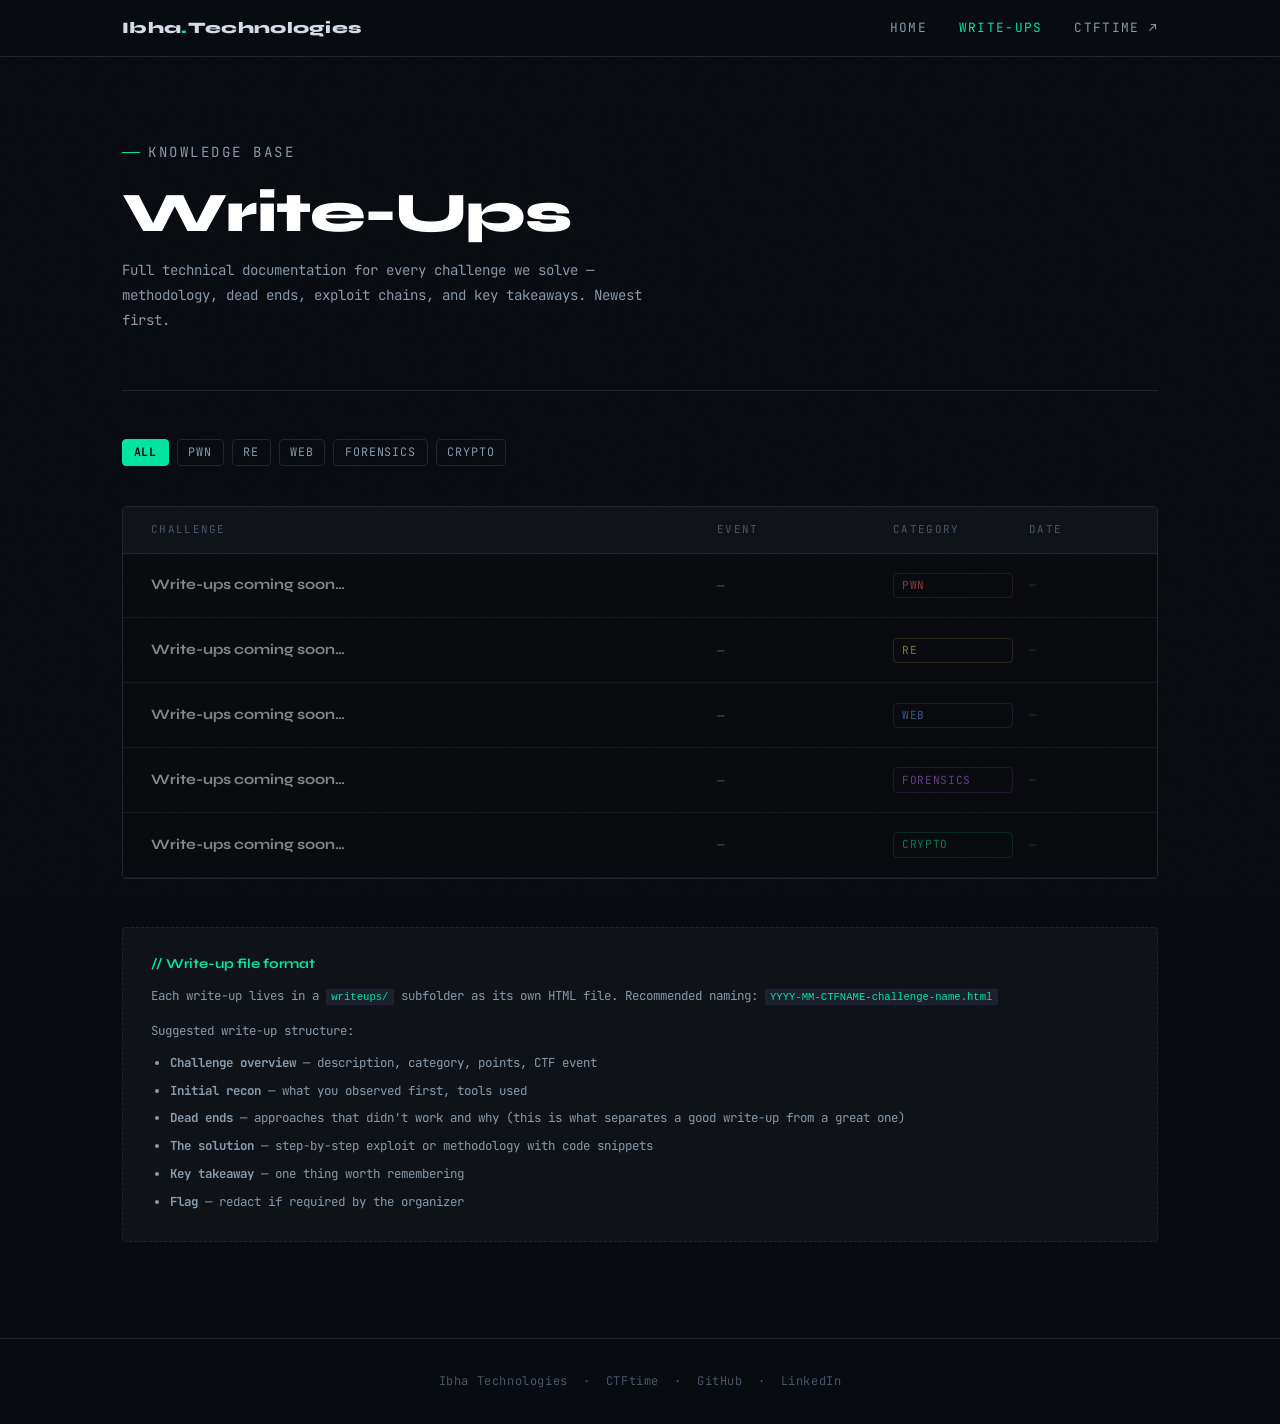
==== writeups.html @ 2b8acef4 "Add files via upload" ====
<!DOCTYPE html>
<html lang="en">
<head>
  <meta charset="UTF-8" />
  <meta name="viewport" content="width=device-width, initial-scale=1.0" />
  <title>Write-Ups — Ibha Technologies</title>
  <meta name="description" content="CTF challenge write-ups by Ibha Technologies covering Binary Exploitation, Reverse Engineering, Web, Digital Forensics, and Cryptography." />
  <link rel="stylesheet" href="style.css" />
  <style>
    /* ── Page header ──────────────────────────────────────────── */
    .page-header {
      padding: 5rem 0 3.5rem;
      border-bottom: 1px solid var(--border);
      margin-bottom: 3rem;
    }

    .page-header h1 {
      font-size: clamp(2rem, 5vw, 3.5rem);
      font-weight: 800;
      color: #fff;
      letter-spacing: -.02em;
      margin-bottom: .75rem;
    }

    .page-header p {
      color: var(--text-dim);
      max-width: 520px;
      font-size: .88rem;
      line-height: 1.8;
    }

    /* ── Filter bar ───────────────────────────────────────────── */
    .filter-bar {
      display: flex;
      gap: .5rem;
      flex-wrap: wrap;
      margin-bottom: 2.5rem;
    }

    .filter-btn {
      background: transparent;
      border: 1px solid var(--border);
      border-radius: var(--radius);
      color: var(--text-dim);
      font-family: var(--mono);
      font-size: .73rem;
      letter-spacing: .08em;
      text-transform: uppercase;
      padding: .4em .9em;
      cursor: pointer;
      transition: all .15s;
    }

    .filter-btn:hover { border-color: var(--accent); color: var(--accent); }
    .filter-btn.active { background: var(--accent); border-color: var(--accent); color: var(--bg); font-weight: 700; }

    /* ── Writeup table ────────────────────────────────────────── */
    .writeup-table {
      border: 1px solid var(--border);
      border-radius: var(--radius);
      overflow: hidden;
    }

    .wt-head {
      display: grid;
      grid-template-columns: 1fr 160px 120px 100px;
      gap: 1rem;
      padding: .85rem 1.75rem;
      background: var(--surface);
      border-bottom: 1px solid var(--border);
      font-size: .68rem;
      letter-spacing: .12em;
      text-transform: uppercase;
      color: var(--muted);
    }

    .wt-row {
      display: grid;
      grid-template-columns: 1fr 160px 120px 100px;
      gap: 1rem;
      padding: 1.2rem 1.75rem;
      border-bottom: 1px solid var(--border);
      text-decoration: none;
      background: var(--bg);
      align-items: center;
      transition: background .15s;
    }

    .wt-row:last-child { border-bottom: none; }
    .wt-row:hover      { background: var(--surface); }

    .wt-row.placeholder { pointer-events: none; opacity: .5; }

    .wt-challenge {
      font-family: var(--sans);
      font-weight: 700;
      font-size: .9rem;
      color: #fff;
    }

    .wt-event {
      font-size: .78rem;
      color: var(--text-dim);
    }

    .wt-date {
      font-size: .75rem;
      color: var(--muted);
    }

    /* ── Empty state ──────────────────────────────────────────── */
    .empty-state {
      text-align: center;
      padding: 5rem 1rem;
      color: var(--muted);
      display: none;
    }

    .empty-state p {
      font-size: .82rem;
      letter-spacing: .06em;
    }

    /* ── Individual write-up note ─────────────────────────────── */
    .writeup-note {
      margin-top: 3rem;
      border: 1px dashed var(--border);
      border-radius: var(--radius);
      padding: 1.75rem;
      background: var(--surface);
    }

    .writeup-note h3 {
      font-size: .85rem;
      color: var(--accent);
      margin-bottom: .75rem;
      font-family: var(--sans);
    }

    .writeup-note p, .writeup-note li {
      font-size: .78rem;
      color: var(--text-dim);
      line-height: 1.9;
    }

    .writeup-note ul {
      padding-left: 1.2rem;
      margin-top: .5rem;
    }

    .writeup-note li + li { margin-top: .25rem; }

    .writeup-note code {
      background: #1a2030;
      border: 1px solid var(--border);
      border-radius: 2px;
      padding: .1em .4em;
      font-size: .85em;
      color: var(--accent);
    }

    @media (max-width: 640px) {
      .wt-head { grid-template-columns: 1fr 90px; }
      .wt-head .col-event,
      .wt-head .col-date   { display: none; }
      .wt-row  { grid-template-columns: 1fr 90px; }
      .wt-row .wt-event,
      .wt-row .wt-date     { display: none; }
    }
  </style>
</head>
<body>

<!-- ── Nav ──────────────────────────────────────────────────── -->
<nav>
  <div class="nav-inner">
    <a class="nav-logo" href="index.html">Ibha<span>.</span>Technologies</a>
    <ul class="nav-links">
      <li><a href="index.html">Home</a></li>
      <li><a href="writeups.html" class="active">Write-Ups</a></li>
      <li><a href="https://ctftime.org/team/YOUR_TEAM_ID" target="_blank" rel="noopener">CTFtime ↗</a></li>
    </ul>
  </div>
</nav>

<div class="page">

  <!-- ── Page header ──────────────────────────────────────────── -->
  <header class="page-header fade-up">
    <p class="section-label">Knowledge base</p>
    <h1>Write-Ups</h1>
    <p>
      Full technical documentation for every challenge we solve —
      methodology, dead ends, exploit chains, and key takeaways.
      Newest first.
    </p>
  </header>

  <!-- ── Filter bar ───────────────────────────────────────────── -->
  <div class="filter-bar fade-up" id="filterBar">
    <button class="filter-btn active" data-cat="all">All</button>
    <button class="filter-btn" data-cat="pwn">Pwn</button>
    <button class="filter-btn" data-cat="re">RE</button>
    <button class="filter-btn" data-cat="web">Web</button>
    <button class="filter-btn" data-cat="forensics">Forensics</button>
    <button class="filter-btn" data-cat="crypto">Crypto</button>
  </div>

  <!-- ── Write-up table ───────────────────────────────────────── -->
  <div class="writeup-table" id="writeupTable">

    <div class="wt-head">
      <span>Challenge</span>
      <span class="col-event">Event</span>
      <span>Category</span>
      <span class="col-date">Date</span>
    </div>

    <!--
      ════════════════════════════════════════════════════════════
      HOW TO ADD A WRITE-UP ROW
      ════════════════════════════════════════════════════════════
      1. Copy the template block below.
      2. Set href to your write-up file path, e.g.:
           href="writeups/2025-03-picoctf-challenge-name.html"
      3. Fill in: challenge name, event name, date (Mon YYYY).
      4. Set the correct data-cat attribute (pwn / re / web / forensics / crypto).
      5. Set the correct <span class="tag ..."> class to match data-cat.
      6. Delete the placeholder rows once you have real entries.

      TEMPLATE:
      ─────────────────────────────────────────────────────────────
      <a href="writeups/FILENAME.html" class="wt-row" data-cat="pwn">
        <span class="wt-challenge">Challenge Name</span>
        <span class="wt-event">CTF Event Name</span>
        <span class="tag pwn">Pwn</span>
        <span class="wt-date">Mon YYYY</span>
      </a>
      ─────────────────────────────────────────────────────────────
      Tag classes available: pwn | re | web | forensics | crypto
      ════════════════════════════════════════════════════════════
    -->

    <!-- Placeholder rows — delete when real write-ups are added -->
    <div class="wt-row placeholder" data-cat="pwn">
      <span class="wt-challenge">Write-ups coming soon…</span>
      <span class="wt-event">—</span>
      <span class="tag pwn">Pwn</span>
      <span class="wt-date">—</span>
    </div>
    <div class="wt-row placeholder" data-cat="re">
      <span class="wt-challenge">Write-ups coming soon…</span>
      <span class="wt-event">—</span>
      <span class="tag re">RE</span>
      <span class="wt-date">—</span>
    </div>
    <div class="wt-row placeholder" data-cat="web">
      <span class="wt-challenge">Write-ups coming soon…</span>
      <span class="wt-event">—</span>
      <span class="tag web">Web</span>
      <span class="wt-date">—</span>
    </div>
    <div class="wt-row placeholder" data-cat="forensics">
      <span class="wt-challenge">Write-ups coming soon…</span>
      <span class="wt-event">—</span>
      <span class="tag forensics">Forensics</span>
      <span class="wt-date">—</span>
    </div>
    <div class="wt-row placeholder" data-cat="crypto">
      <span class="wt-challenge">Write-ups coming soon…</span>
      <span class="wt-event">—</span>
      <span class="tag crypto">Crypto</span>
      <span class="wt-date">—</span>
    </div>

    <div class="empty-state" id="emptyState">
      <p>No write-ups in this category yet.</p>
    </div>

  </div>

  <!-- ── Write-up file format guide ───────────────────────────── -->
  <div class="writeup-note fade-up">
    <h3>// Write-up file format</h3>
    <p>
      Each write-up lives in a <code>writeups/</code> subfolder as its own HTML file.
      Recommended naming: <code>YYYY-MM-CTFNAME-challenge-name.html</code>
    </p>
    <p style="margin-top:.75rem;">Suggested write-up structure:</p>
    <ul>
      <li><strong>Challenge overview</strong> — description, category, points, CTF event</li>
      <li><strong>Initial recon</strong> — what you observed first, tools used</li>
      <li><strong>Dead ends</strong> — approaches that didn't work and why (this is what separates a good write-up from a great one)</li>
      <li><strong>The solution</strong> — step-by-step exploit or methodology with code snippets</li>
      <li><strong>Key takeaway</strong> — one thing worth remembering</li>
      <li><strong>Flag</strong> — redact if required by the organizer</li>
    </ul>
  </div>

</div>

<!-- ── Footer ────────────────────────────────────────────────── -->
<footer>
  <p>
    Ibha Technologies &nbsp;·&nbsp;
    <a href="https://ctftime.org/team/YOUR_TEAM_ID" target="_blank" rel="noopener">CTFtime</a>
    &nbsp;·&nbsp;
    <a href="https://github.com/ibhatechnologies" target="_blank" rel="noopener">GitHub</a>
    &nbsp;·&nbsp;
    <a href="https://linkedin.com/company/ibhatechnologies" target="_blank" rel="noopener">LinkedIn</a>
  </p>
</footer>

<script>
  // ── Category filter ────────────────────────────────────────── //
  const filterBar = document.getElementById('filterBar');
  const rows      = document.querySelectorAll('#writeupTable .wt-row');
  const empty     = document.getElementById('emptyState');

  filterBar.addEventListener('click', e => {
    const btn = e.target.closest('.filter-btn');
    if (!btn) return;

    filterBar.querySelectorAll('.filter-btn').forEach(b => b.classList.remove('active'));
    btn.classList.add('active');

    const cat = btn.dataset.cat;
    let visible = 0;

    rows.forEach(row => {
      const match = cat === 'all' || row.dataset.cat === cat;
      row.style.display = match ? '' : 'none';
      if (match) visible++;
    });

    empty.style.display = visible === 0 ? 'flex' : 'none';
  });
</script>

</body>
</html>
---- style.css ----
@import url('https://fonts.googleapis.com/css2?family=JetBrains+Mono:wght@400;700&family=Syne:wght@400;700;800&display=swap');

/* ─── Variables ─────────────────────────────────────────────── */
:root {
  --bg:        #080b0f;
  --surface:   #0f1318;
  --border:    #1e2530;
  --accent:    #00e5a0;
  --accent-dim:#00b87a;
  --muted:     #4a5568;
  --text:      #d4dce8;
  --text-dim:  #8899aa;
  --mono:      'JetBrains Mono', monospace;
  --sans:      'Syne', sans-serif;
  --radius:    4px;
  --max:       1100px;
}

/* ─── Reset ─────────────────────────────────────────────────── */
*, *::before, *::after { box-sizing: border-box; margin: 0; padding: 0; }
html { scroll-behavior: smooth; }

body {
  background: var(--bg);
  color: var(--text);
  font-family: var(--mono);
  font-size: 14px;
  line-height: 1.7;
  -webkit-font-smoothing: antialiased;
  overflow-x: hidden;
}

a { color: var(--accent); text-decoration: none; transition: opacity .15s; }
a:hover { opacity: .75; }

/* ─── Noise overlay ──────────────────────────────────────────── */
body::before {
  content: '';
  position: fixed;
  inset: 0;
  background-image: url("data:image/svg+xml,%3Csvg viewBox='0 0 200 200' xmlns='http://www.w3.org/2000/svg'%3E%3Cfilter id='n'%3E%3CfeTurbulence type='fractalNoise' baseFrequency='0.9' numOctaves='4' stitchTiles='stitch'/%3E%3C/filter%3E%3Crect width='100%25' height='100%25' filter='url(%23n)' opacity='0.03'/%3E%3C/svg%3E");
  background-size: 200px 200px;
  pointer-events: none;
  z-index: 999;
  opacity: .6;
}

/* ─── Nav ────────────────────────────────────────────────────── */
nav {
  position: sticky;
  top: 0;
  z-index: 100;
  border-bottom: 1px solid var(--border);
  background: rgba(8, 11, 15, .92);
  backdrop-filter: blur(12px);
  -webkit-backdrop-filter: blur(12px);
}

.nav-inner {
  max-width: var(--max);
  margin: 0 auto;
  padding: 0 2rem;
  height: 56px;
  display: flex;
  align-items: center;
  justify-content: space-between;
}

.nav-logo {
  font-family: var(--sans);
  font-weight: 800;
  font-size: 1rem;
  color: var(--text);
  letter-spacing: .02em;
}

.nav-logo span { color: var(--accent); }

.nav-links {
  display: flex;
  gap: 2rem;
  list-style: none;
}

.nav-links a {
  color: var(--text-dim);
  font-size: .8rem;
  letter-spacing: .1em;
  text-transform: uppercase;
  transition: color .15s;
}

.nav-links a:hover,
.nav-links a.active { color: var(--accent); opacity: 1; }

/* ─── Page wrapper ───────────────────────────────────────────── */
.page {
  max-width: var(--max);
  margin: 0 auto;
  padding: 0 2rem 6rem;
}

/* ─── Section label ──────────────────────────────────────────── */
.section-label {
  display: inline-flex;
  align-items: center;
  gap: .5rem;
  font-size: .7rem;
  letter-spacing: .18em;
  text-transform: uppercase;
  color: var(--accent);
  margin-bottom: 1rem;
}
.section-label::before {
  content: '';
  display: block;
  width: 18px;
  height: 1px;
  background: var(--accent);
}

/* ─── Headings ───────────────────────────────────────────────── */
h1, h2, h3 {
  font-family: var(--sans);
  line-height: 1.15;
}

/* ─── Tag pill ───────────────────────────────────────────────── */
.tag {
  display: inline-block;
  padding: .2em .7em;
  border: 1px solid var(--border);
  border-radius: var(--radius);
  font-size: .7rem;
  letter-spacing: .06em;
  text-transform: uppercase;
  color: var(--text-dim);
}
.tag.pwn     { border-color: #ff6b6b44; color: #ff6b6b; }
.tag.re      { border-color: #ffd36b44; color: #ffd36b; }
.tag.web     { border-color: #6b9fff44; color: #6b9fff; }
.tag.forensics { border-color: #bf6bff44; color: #bf6bff; }
.tag.crypto  { border-color: #00e5a044; color: var(--accent); }

/* ─── Footer ─────────────────────────────────────────────────── */
footer {
  border-top: 1px solid var(--border);
  padding: 2rem;
  text-align: center;
  color: var(--muted);
  font-size: .75rem;
  letter-spacing: .05em;
}

footer a { color: var(--muted); }
footer a:hover { color: var(--accent); opacity: 1; }

/* ─── Animations ─────────────────────────────────────────────── */
@keyframes fadeUp {
  from { opacity: 0; transform: translateY(18px); }
  to   { opacity: 1; transform: translateY(0); }
}

.fade-up {
  opacity: 0;
  animation: fadeUp .6s ease forwards;
}

.fade-up:nth-child(1) { animation-delay: .05s; }
.fade-up:nth-child(2) { animation-delay: .15s; }
.fade-up:nth-child(3) { animation-delay: .25s; }
.fade-up:nth-child(4) { animation-delay: .35s; }
.fade-up:nth-child(5) { animation-delay: .45s; }

/* ─── Responsive ─────────────────────────────────────────────── */
@media (max-width: 640px) {
  .nav-inner { padding: 0 1.25rem; }
  .page       { padding: 0 1.25rem 4rem; }
  .nav-links  { gap: 1.25rem; }
}
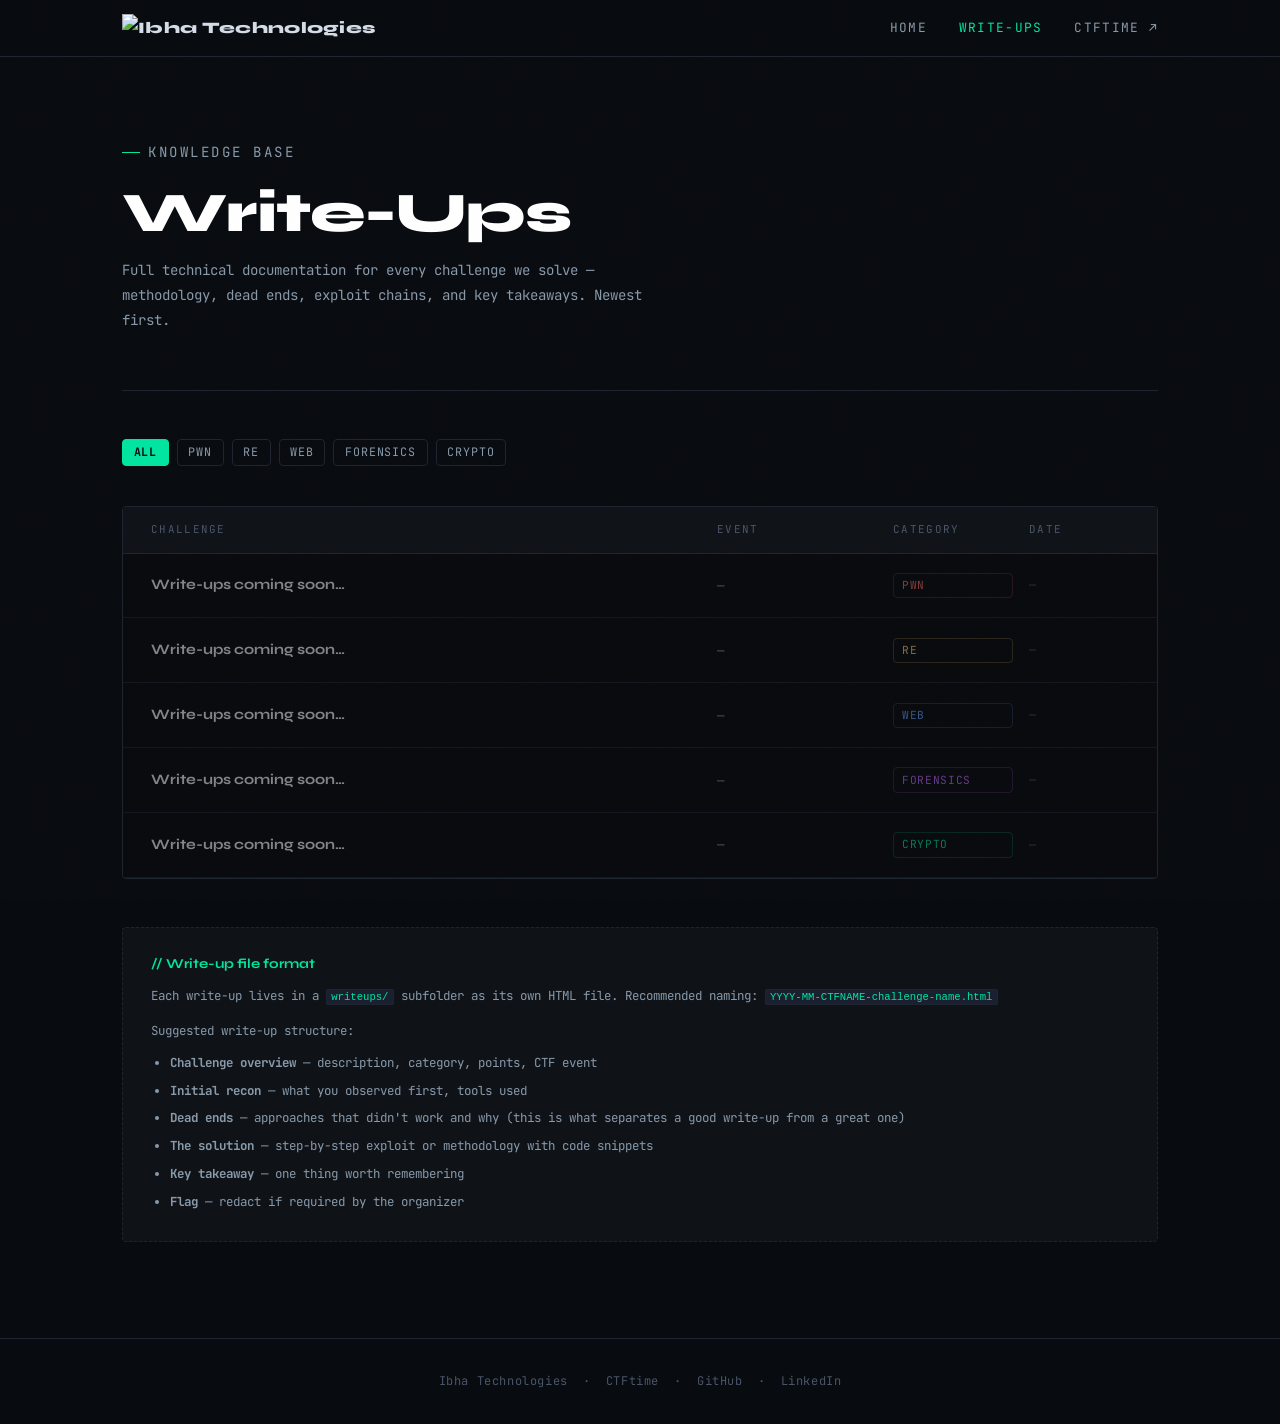
==== commit 7820aaf6: "Replace logo text with image in navigation" ====
--- a/writeups.html
+++ b/writeups.html
@@ -174,11 +174,11 @@
 <!-- ── Nav ──────────────────────────────────────────────────── -->
 <nav>
   <div class="nav-inner">
-    <a class="nav-logo" href="index.html">Ibha<span>.</span>Technologies</a>
+    <a class="nav-logo" href="index.html">   <img src="Ibha_Capital.png" alt="Ibha Technologies" class="nav-logo-img" /> </a>
     <ul class="nav-links">
       <li><a href="index.html">Home</a></li>
       <li><a href="writeups.html" class="active">Write-Ups</a></li>
-      <li><a href="https://ctftime.org/team/YOUR_TEAM_ID" target="_blank" rel="noopener">CTFtime ↗</a></li>
+      <li><a href="https://ctftime.org/team/429719" target="_blank" rel="noopener">CTFtime ↗</a></li>
     </ul>
   </div>
 </nav>
@@ -303,7 +303,7 @@
 <footer>
   <p>
     Ibha Technologies &nbsp;·&nbsp;
-    <a href="https://ctftime.org/team/YOUR_TEAM_ID" target="_blank" rel="noopener">CTFtime</a>
+    <a href="https://ctftime.org/team/429719" target="_blank" rel="noopener">CTFtime</a>
     &nbsp;·&nbsp;
     <a href="https://github.com/ibhatechnologies" target="_blank" rel="noopener">GitHub</a>
     &nbsp;·&nbsp;
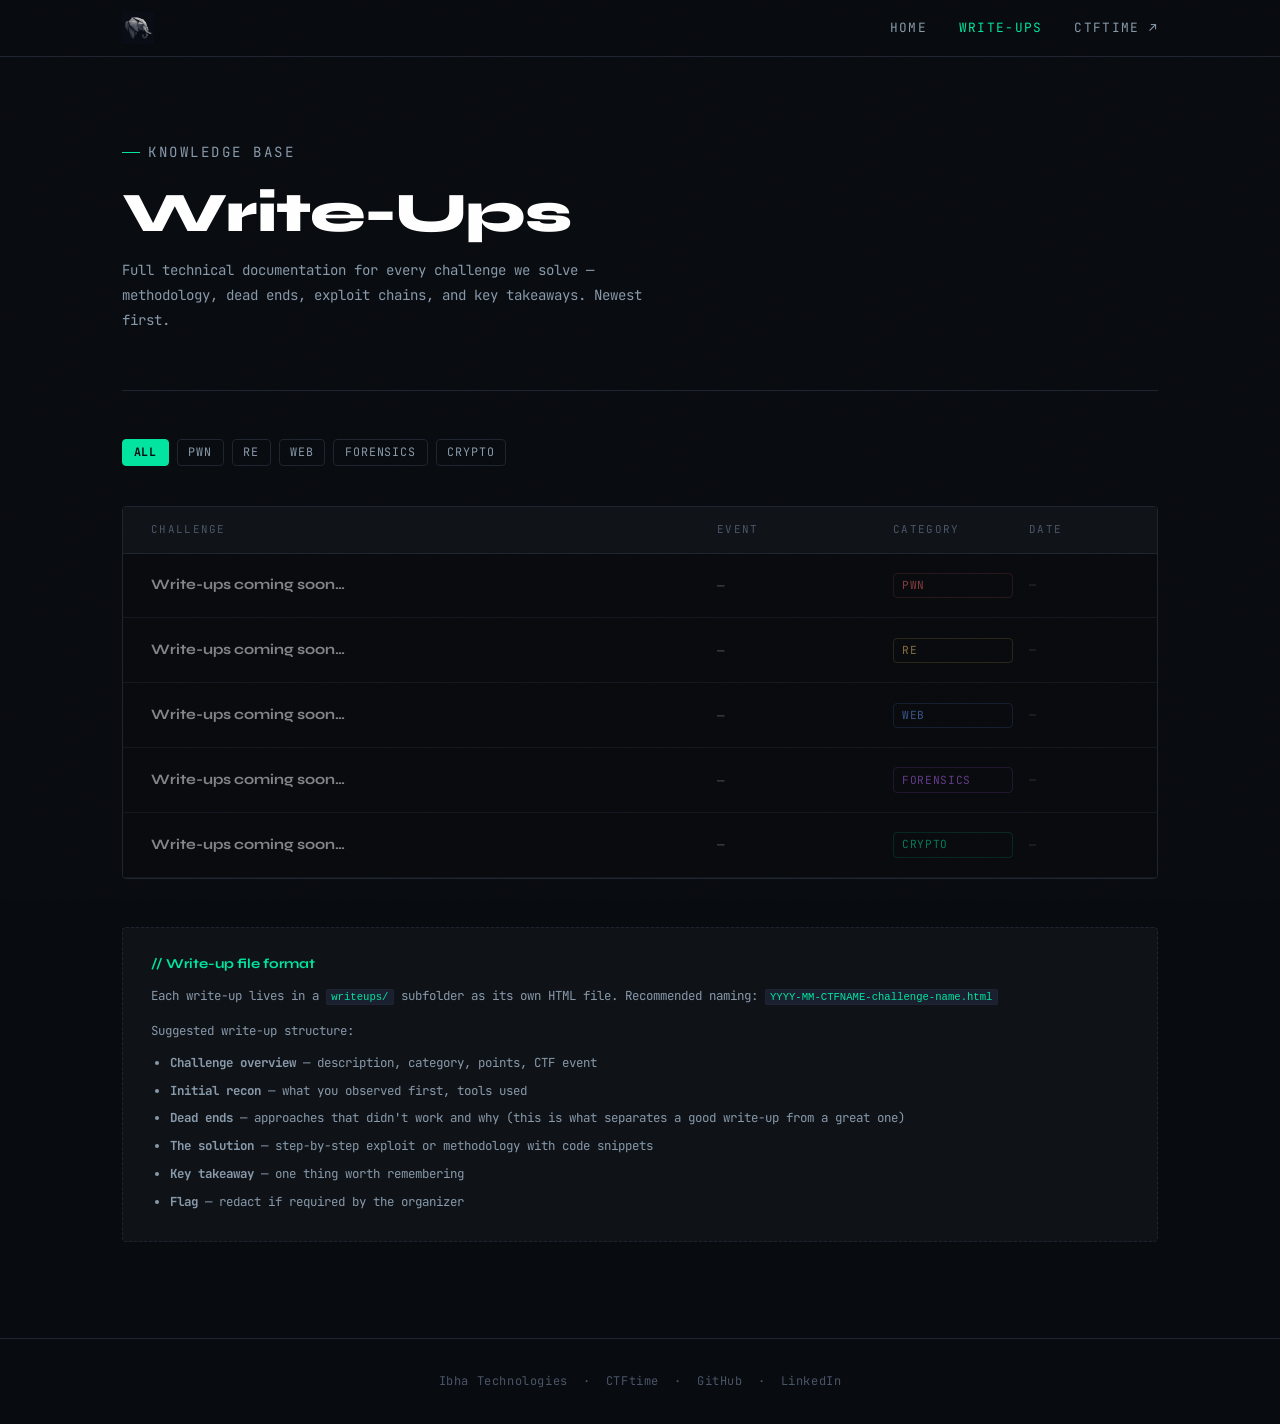
==== commit 651330d1: "Update LinkedIn link for Ibha Technologies" ====
--- a/writeups.html
+++ b/writeups.html
@@ -307,7 +307,7 @@
     &nbsp;·&nbsp;
     <a href="https://github.com/ibhatechnologies" target="_blank" rel="noopener">GitHub</a>
     &nbsp;·&nbsp;
-    <a href="https://linkedin.com/company/ibhatechnologies" target="_blank" rel="noopener">LinkedIn</a>
+    <a href="https://linkedin.com/company/ibha-technologies" target="_blank" rel="noopener">LinkedIn</a>
   </p>
 </footer>
 
--- a/style.css
+++ b/style.css
@@ -72,6 +72,12 @@
   font-size: 1rem;
   color: var(--text);
   letter-spacing: .02em;
+}
+
+.nav-logo-img {
+  height: 32px;
+  width: auto;
+  display: block;
 }
 
 .nav-logo span { color: var(--accent); }
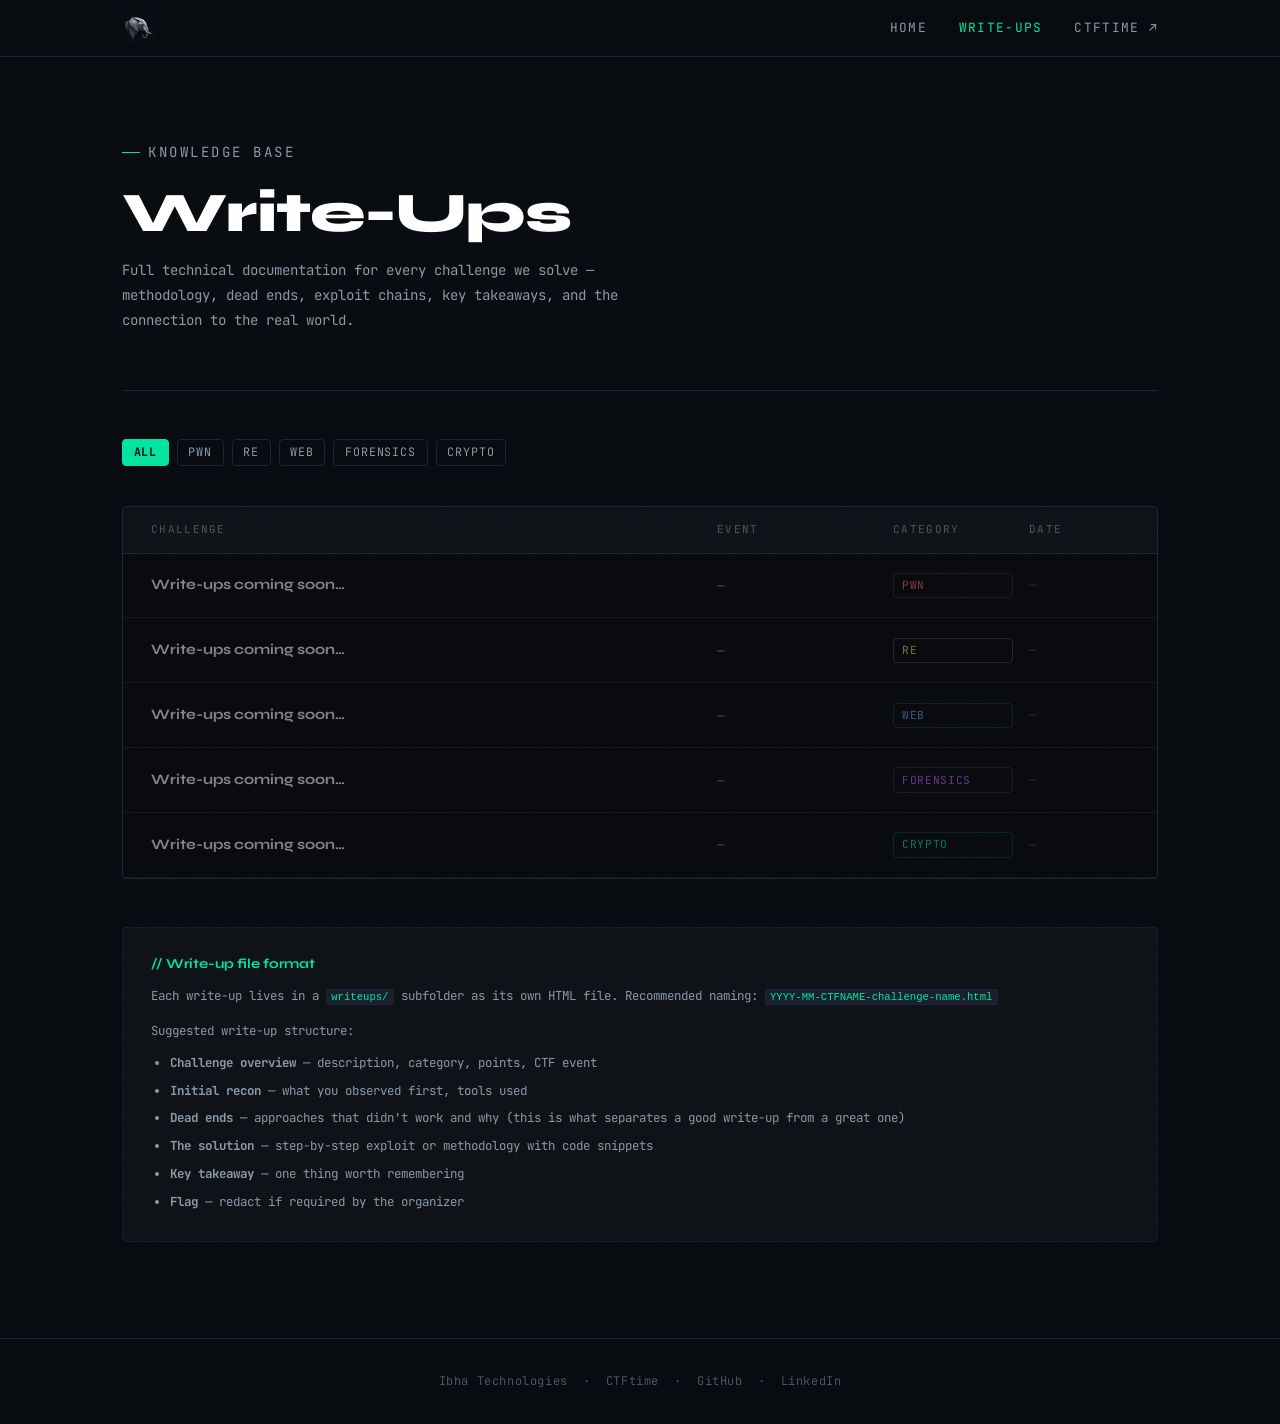
==== commit 7964fd5d: "Enhance write-ups section description Updated the description of the write-ups section to include th" ====
--- a/writeups.html
+++ b/writeups.html
@@ -191,8 +191,8 @@
     <h1>Write-Ups</h1>
     <p>
       Full technical documentation for every challenge we solve —
-      methodology, dead ends, exploit chains, and key takeaways.
-      Newest first.
+      methodology, dead ends, exploit chains, key takeaways, and
+      the connection to the real world.
     </p>
   </header>
 
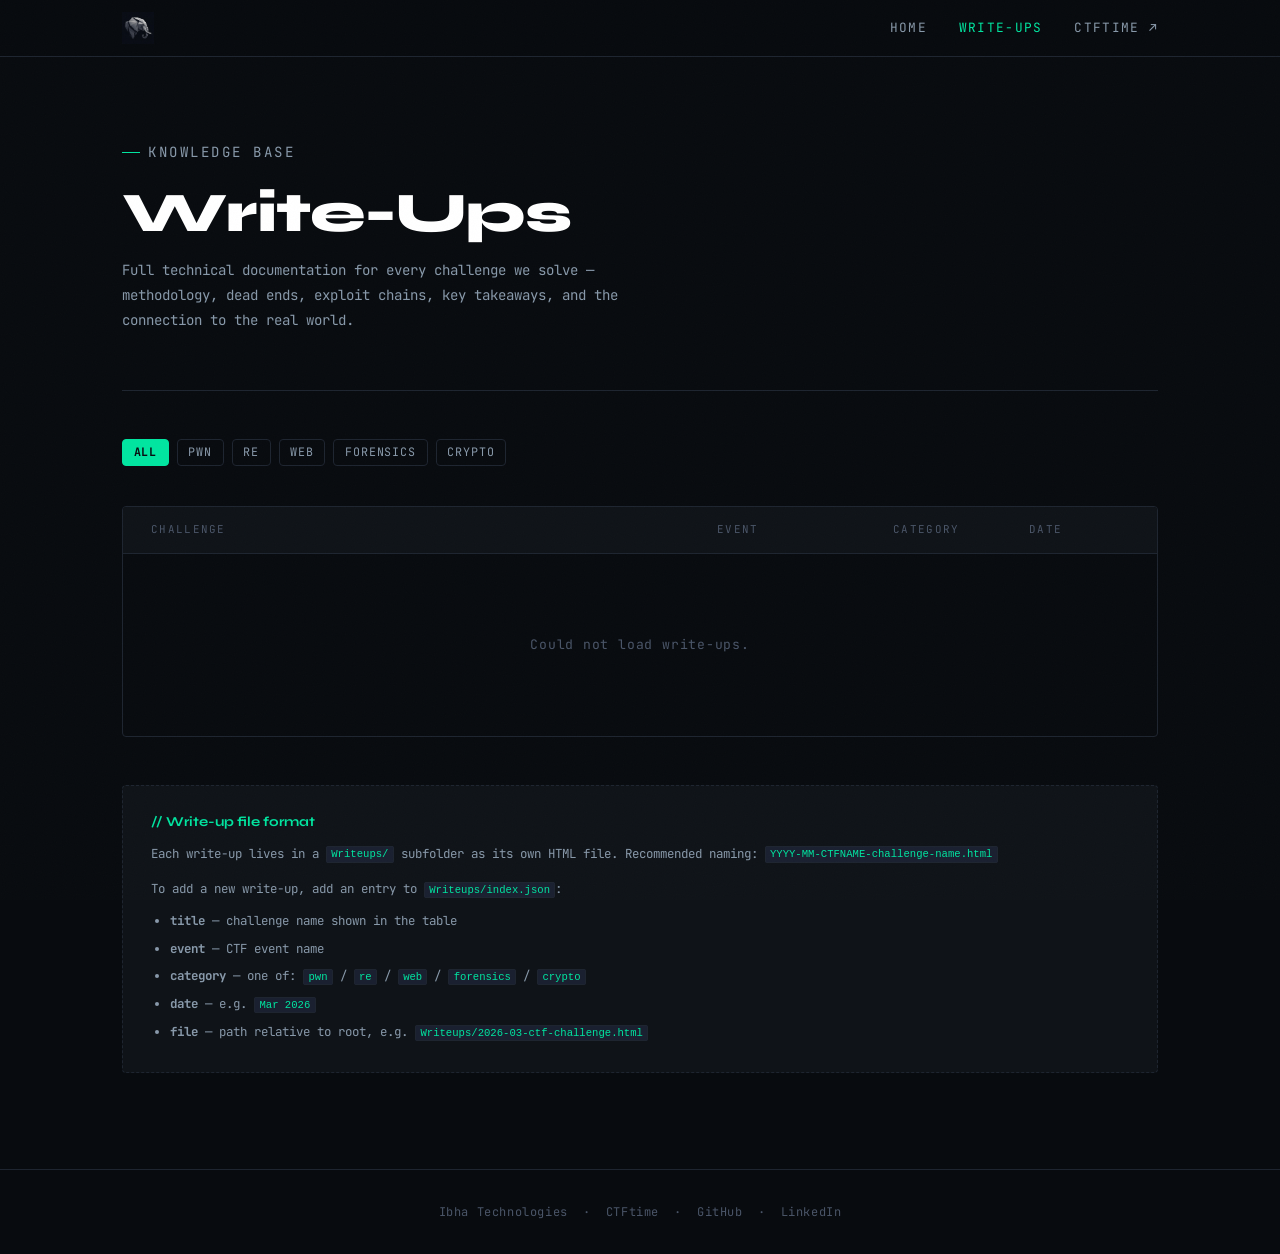
==== commit 025d8bc9: "Refactor writeups.html for improved structure" ====
--- a/writeups.html
+++ b/writeups.html
@@ -1,180 +1,164 @@
 <!DOCTYPE html>
 <html lang="en">
 <head>
-  <meta charset="UTF-8" />
-  <meta name="viewport" content="width=device-width, initial-scale=1.0" />
-  <title>Write-Ups — Ibha Technologies</title>
-  <meta name="description" content="CTF challenge write-ups by Ibha Technologies covering Binary Exploitation, Reverse Engineering, Web, Digital Forensics, and Cryptography." />
-  <link rel="stylesheet" href="style.css" />
-  <style>
-    /* ── Page header ──────────────────────────────────────────── */
-    .page-header {
-      padding: 5rem 0 3.5rem;
-      border-bottom: 1px solid var(--border);
-      margin-bottom: 3rem;
-    }
-
-    .page-header h1 {
-      font-size: clamp(2rem, 5vw, 3.5rem);
-      font-weight: 800;
-      color: #fff;
-      letter-spacing: -.02em;
-      margin-bottom: .75rem;
-    }
-
-    .page-header p {
-      color: var(--text-dim);
-      max-width: 520px;
-      font-size: .88rem;
-      line-height: 1.8;
-    }
-
-    /* ── Filter bar ───────────────────────────────────────────── */
-    .filter-bar {
-      display: flex;
-      gap: .5rem;
-      flex-wrap: wrap;
-      margin-bottom: 2.5rem;
-    }
-
-    .filter-btn {
-      background: transparent;
-      border: 1px solid var(--border);
-      border-radius: var(--radius);
-      color: var(--text-dim);
-      font-family: var(--mono);
-      font-size: .73rem;
-      letter-spacing: .08em;
-      text-transform: uppercase;
-      padding: .4em .9em;
-      cursor: pointer;
-      transition: all .15s;
-    }
-
-    .filter-btn:hover { border-color: var(--accent); color: var(--accent); }
-    .filter-btn.active { background: var(--accent); border-color: var(--accent); color: var(--bg); font-weight: 700; }
-
-    /* ── Writeup table ────────────────────────────────────────── */
-    .writeup-table {
-      border: 1px solid var(--border);
-      border-radius: var(--radius);
-      overflow: hidden;
-    }
-
-    .wt-head {
-      display: grid;
-      grid-template-columns: 1fr 160px 120px 100px;
-      gap: 1rem;
-      padding: .85rem 1.75rem;
-      background: var(--surface);
-      border-bottom: 1px solid var(--border);
-      font-size: .68rem;
-      letter-spacing: .12em;
-      text-transform: uppercase;
-      color: var(--muted);
-    }
-
-    .wt-row {
-      display: grid;
-      grid-template-columns: 1fr 160px 120px 100px;
-      gap: 1rem;
-      padding: 1.2rem 1.75rem;
-      border-bottom: 1px solid var(--border);
-      text-decoration: none;
-      background: var(--bg);
-      align-items: center;
-      transition: background .15s;
-    }
-
-    .wt-row:last-child { border-bottom: none; }
-    .wt-row:hover      { background: var(--surface); }
-
-    .wt-row.placeholder { pointer-events: none; opacity: .5; }
-
-    .wt-challenge {
-      font-family: var(--sans);
-      font-weight: 700;
-      font-size: .9rem;
-      color: #fff;
-    }
-
-    .wt-event {
-      font-size: .78rem;
-      color: var(--text-dim);
-    }
-
-    .wt-date {
-      font-size: .75rem;
-      color: var(--muted);
-    }
-
-    /* ── Empty state ──────────────────────────────────────────── */
-    .empty-state {
-      text-align: center;
-      padding: 5rem 1rem;
-      color: var(--muted);
-      display: none;
-    }
-
-    .empty-state p {
-      font-size: .82rem;
-      letter-spacing: .06em;
-    }
-
-    /* ── Individual write-up note ─────────────────────────────── */
-    .writeup-note {
-      margin-top: 3rem;
-      border: 1px dashed var(--border);
-      border-radius: var(--radius);
-      padding: 1.75rem;
-      background: var(--surface);
-    }
-
-    .writeup-note h3 {
-      font-size: .85rem;
-      color: var(--accent);
-      margin-bottom: .75rem;
-      font-family: var(--sans);
-    }
-
-    .writeup-note p, .writeup-note li {
-      font-size: .78rem;
-      color: var(--text-dim);
-      line-height: 1.9;
-    }
-
-    .writeup-note ul {
-      padding-left: 1.2rem;
-      margin-top: .5rem;
-    }
-
-    .writeup-note li + li { margin-top: .25rem; }
-
-    .writeup-note code {
-      background: #1a2030;
-      border: 1px solid var(--border);
-      border-radius: 2px;
-      padding: .1em .4em;
-      font-size: .85em;
-      color: var(--accent);
-    }
-
-    @media (max-width: 640px) {
-      .wt-head { grid-template-columns: 1fr 90px; }
-      .wt-head .col-event,
-      .wt-head .col-date   { display: none; }
-      .wt-row  { grid-template-columns: 1fr 90px; }
-      .wt-row .wt-event,
-      .wt-row .wt-date     { display: none; }
-    }
-  </style>
+<meta charset="UTF-8" />
+<meta name="viewport" content="width=device-width, initial-scale=1.0" />
+<title>Write-Ups — Ibha Technologies</title>
+<meta name="description" content="CTF challenge write-ups by Ibha Technologies covering Binary Exploitation, Reverse Engineering, Web, Digital Forensics, and Cryptography." />
+<link rel="stylesheet" href="style.css" />
+<style>
+/* ── Page header ──────────────────────────────────────────── */
+.page-header {
+  padding: 5rem 0 3.5rem;
+  border-bottom: 1px solid var(--border);
+  margin-bottom: 3rem;
+}
+.page-header h1 {
+  font-size: clamp(2rem, 5vw, 3.5rem);
+  font-weight: 800;
+  color: #fff;
+  letter-spacing: -.02em;
+  margin-bottom: .75rem;
+}
+.page-header p {
+  color: var(--text-dim);
+  max-width: 520px;
+  font-size: .88rem;
+  line-height: 1.8;
+}
+
+/* ── Filter bar ───────────────────────────────────────────── */
+.filter-bar {
+  display: flex;
+  gap: .5rem;
+  flex-wrap: wrap;
+  margin-bottom: 2.5rem;
+}
+.filter-btn {
+  background: transparent;
+  border: 1px solid var(--border);
+  border-radius: var(--radius);
+  color: var(--text-dim);
+  font-family: var(--mono);
+  font-size: .73rem;
+  letter-spacing: .08em;
+  text-transform: uppercase;
+  padding: .4em .9em;
+  cursor: pointer;
+  transition: all .15s;
+}
+.filter-btn:hover { border-color: var(--accent); color: var(--accent); }
+.filter-btn.active { background: var(--accent); border-color: var(--accent); color: var(--bg); font-weight: 700; }
+
+/* ── Writeup table ────────────────────────────────────────── */
+.writeup-table {
+  border: 1px solid var(--border);
+  border-radius: var(--radius);
+  overflow: hidden;
+}
+.wt-head {
+  display: grid;
+  grid-template-columns: 1fr 160px 120px 100px;
+  gap: 1rem;
+  padding: .85rem 1.75rem;
+  background: var(--surface);
+  border-bottom: 1px solid var(--border);
+  font-size: .68rem;
+  letter-spacing: .12em;
+  text-transform: uppercase;
+  color: var(--muted);
+}
+.wt-row {
+  display: grid;
+  grid-template-columns: 1fr 160px 120px 100px;
+  gap: 1rem;
+  padding: 1.2rem 1.75rem;
+  border-bottom: 1px solid var(--border);
+  text-decoration: none;
+  background: var(--bg);
+  align-items: center;
+  transition: background .15s;
+}
+.wt-row:last-child { border-bottom: none; }
+.wt-row:hover { background: var(--surface); }
+.wt-challenge {
+  font-family: var(--sans);
+  font-weight: 700;
+  font-size: .9rem;
+  color: #fff;
+}
+.wt-event {
+  font-size: .78rem;
+  color: var(--text-dim);
+}
+.wt-date {
+  font-size: .75rem;
+  color: var(--muted);
+}
+
+/* ── Empty / loading states ──────────────────────────────── */
+.empty-state {
+  text-align: center;
+  padding: 5rem 1rem;
+  color: var(--muted);
+  display: none;
+}
+.empty-state p {
+  font-size: .82rem;
+  letter-spacing: .06em;
+}
+
+/* ── Individual write-up note ─────────────────────────────── */
+.writeup-note {
+  margin-top: 3rem;
+  border: 1px dashed var(--border);
+  border-radius: var(--radius);
+  padding: 1.75rem;
+  background: var(--surface);
+}
+.writeup-note h3 {
+  font-size: .85rem;
+  color: var(--accent);
+  margin-bottom: .75rem;
+  font-family: var(--sans);
+}
+.writeup-note p, .writeup-note li {
+  font-size: .78rem;
+  color: var(--text-dim);
+  line-height: 1.9;
+}
+.writeup-note ul {
+  padding-left: 1.2rem;
+  margin-top: .5rem;
+}
+.writeup-note li + li { margin-top: .25rem; }
+.writeup-note code {
+  background: #1a2030;
+  border: 1px solid var(--border);
+  border-radius: 2px;
+  padding: .1em .4em;
+  font-size: .85em;
+  color: var(--accent);
+}
+
+@media (max-width: 640px) {
+  .wt-head { grid-template-columns: 1fr 90px; }
+  .wt-head .col-event,
+  .wt-head .col-date { display: none; }
+  .wt-row { grid-template-columns: 1fr 90px; }
+  .wt-row .wt-event,
+  .wt-row .wt-date { display: none; }
+}
+</style>
 </head>
 <body>
 
 <!-- ── Nav ──────────────────────────────────────────────────── -->
 <nav>
   <div class="nav-inner">
-    <a class="nav-logo" href="index.html">   <img src="Ibha_Capital.png" alt="Ibha Technologies" class="nav-logo-img" /> </a>
+    <a class="nav-logo" href="index.html">
+      <img src="Ibha_Capital.png" alt="Ibha Technologies" class="nav-logo-img" />
+    </a>
     <ul class="nav-links">
       <li><a href="index.html">Home</a></li>
       <li><a href="writeups.html" class="active">Write-Ups</a></li>
@@ -208,92 +192,34 @@
 
   <!-- ── Write-up table ───────────────────────────────────────── -->
   <div class="writeup-table" id="writeupTable">
-
     <div class="wt-head">
       <span>Challenge</span>
       <span class="col-event">Event</span>
       <span>Category</span>
       <span class="col-date">Date</span>
     </div>
-
-    <!--
-      ════════════════════════════════════════════════════════════
-      HOW TO ADD A WRITE-UP ROW
-      ════════════════════════════════════════════════════════════
-      1. Copy the template block below.
-      2. Set href to your write-up file path, e.g.:
-           href="writeups/2025-03-picoctf-challenge-name.html"
-      3. Fill in: challenge name, event name, date (Mon YYYY).
-      4. Set the correct data-cat attribute (pwn / re / web / forensics / crypto).
-      5. Set the correct <span class="tag ..."> class to match data-cat.
-      6. Delete the placeholder rows once you have real entries.
-
-      TEMPLATE:
-      ─────────────────────────────────────────────────────────────
-      <a href="writeups/FILENAME.html" class="wt-row" data-cat="pwn">
-        <span class="wt-challenge">Challenge Name</span>
-        <span class="wt-event">CTF Event Name</span>
-        <span class="tag pwn">Pwn</span>
-        <span class="wt-date">Mon YYYY</span>
-      </a>
-      ─────────────────────────────────────────────────────────────
-      Tag classes available: pwn | re | web | forensics | crypto
-      ════════════════════════════════════════════════════════════
-    -->
-
-    <!-- Placeholder rows — delete when real write-ups are added -->
-    <div class="wt-row placeholder" data-cat="pwn">
-      <span class="wt-challenge">Write-ups coming soon…</span>
-      <span class="wt-event">—</span>
-      <span class="tag pwn">Pwn</span>
-      <span class="wt-date">—</span>
+    <div id="writeupRows">
+      <!-- Rows injected dynamically from Writeups/index.json -->
     </div>
-    <div class="wt-row placeholder" data-cat="re">
-      <span class="wt-challenge">Write-ups coming soon…</span>
-      <span class="wt-event">—</span>
-      <span class="tag re">RE</span>
-      <span class="wt-date">—</span>
-    </div>
-    <div class="wt-row placeholder" data-cat="web">
-      <span class="wt-challenge">Write-ups coming soon…</span>
-      <span class="wt-event">—</span>
-      <span class="tag web">Web</span>
-      <span class="wt-date">—</span>
-    </div>
-    <div class="wt-row placeholder" data-cat="forensics">
-      <span class="wt-challenge">Write-ups coming soon…</span>
-      <span class="wt-event">—</span>
-      <span class="tag forensics">Forensics</span>
-      <span class="wt-date">—</span>
-    </div>
-    <div class="wt-row placeholder" data-cat="crypto">
-      <span class="wt-challenge">Write-ups coming soon…</span>
-      <span class="wt-event">—</span>
-      <span class="tag crypto">Crypto</span>
-      <span class="wt-date">—</span>
-    </div>
-
     <div class="empty-state" id="emptyState">
       <p>No write-ups in this category yet.</p>
     </div>
-
   </div>
 
   <!-- ── Write-up file format guide ───────────────────────────── -->
   <div class="writeup-note fade-up">
     <h3>// Write-up file format</h3>
     <p>
-      Each write-up lives in a <code>writeups/</code> subfolder as its own HTML file.
+      Each write-up lives in a <code>Writeups/</code> subfolder as its own HTML file.
       Recommended naming: <code>YYYY-MM-CTFNAME-challenge-name.html</code>
     </p>
-    <p style="margin-top:.75rem;">Suggested write-up structure:</p>
+    <p style="margin-top:.75rem;">To add a new write-up, add an entry to <code>Writeups/index.json</code>:</p>
     <ul>
-      <li><strong>Challenge overview</strong> — description, category, points, CTF event</li>
-      <li><strong>Initial recon</strong> — what you observed first, tools used</li>
-      <li><strong>Dead ends</strong> — approaches that didn't work and why (this is what separates a good write-up from a great one)</li>
-      <li><strong>The solution</strong> — step-by-step exploit or methodology with code snippets</li>
-      <li><strong>Key takeaway</strong> — one thing worth remembering</li>
-      <li><strong>Flag</strong> — redact if required by the organizer</li>
+      <li><strong>title</strong> — challenge name shown in the table</li>
+      <li><strong>event</strong> — CTF event name</li>
+      <li><strong>category</strong> — one of: <code>pwn</code> / <code>re</code> / <code>web</code> / <code>forensics</code> / <code>crypto</code></li>
+      <li><strong>date</strong> — e.g. <code>Mar 2026</code></li>
+      <li><strong>file</strong> — path relative to root, e.g. <code>Writeups/2026-03-ctf-challenge.html</code></li>
     </ul>
   </div>
 
@@ -312,29 +238,62 @@
 </footer>
 
 <script>
-  // ── Category filter ────────────────────────────────────────── //
-  const filterBar = document.getElementById('filterBar');
-  const rows      = document.querySelectorAll('#writeupTable .wt-row');
-  const empty     = document.getElementById('emptyState');
-
-  filterBar.addEventListener('click', e => {
-    const btn = e.target.closest('.filter-btn');
-    if (!btn) return;
-
-    filterBar.querySelectorAll('.filter-btn').forEach(b => b.classList.remove('active'));
-    btn.classList.add('active');
-
-    const cat = btn.dataset.cat;
-    let visible = 0;
-
-    rows.forEach(row => {
-      const match = cat === 'all' || row.dataset.cat === cat;
-      row.style.display = match ? '' : 'none';
-      if (match) visible++;
-    });
-
-    empty.style.display = visible === 0 ? 'flex' : 'none';
-  });
+// ── Tag label map ──────────────────────────────────────────── //
+const TAG_LABELS = { pwn: 'Pwn', re: 'RE', web: 'Web', forensics: 'Forensics', crypto: 'Crypto' };
+
+// ── Load write-ups from JSON index ────────────────────────── //
+let allWriteups = [];
+let activeFilter = 'all';
+
+async function loadWriteups() {
+  const container = document.getElementById('writeupRows');
+  try {
+    const res = await fetch('Writeups/index.json');
+    if (!res.ok) throw new Error('Failed to fetch index.json');
+    allWriteups = await res.json();
+    renderRows();
+  } catch (err) {
+    container.innerHTML = `<div class="empty-state" style="display:block"><p>Could not load write-ups.</p></div>`;
+    console.error(err);
+  }
+}
+
+function renderRows() {
+  const container = document.getElementById('writeupRows');
+  const emptyState = document.getElementById('emptyState');
+
+  const filtered = activeFilter === 'all'
+    ? allWriteups
+    : allWriteups.filter(w => w.category === activeFilter);
+
+  if (filtered.length === 0) {
+    container.innerHTML = '';
+    emptyState.style.display = 'block';
+    return;
+  }
+
+  emptyState.style.display = 'none';
+  container.innerHTML = filtered.map(w => `
+    <a href="${w.file}" class="wt-row" data-cat="${w.category}">
+      <span class="wt-challenge">${w.title}</span>
+      <span class="wt-event">${w.event}</span>
+      <span class="tag ${w.category}">${TAG_LABELS[w.category] || w.category}</span>
+      <span class="wt-date">${w.date}</span>
+    </a>
+  `).join('');
+}
+
+// ── Category filter ────────────────────────────────────────── //
+document.getElementById('filterBar').addEventListener('click', e => {
+  const btn = e.target.closest('.filter-btn');
+  if (!btn) return;
+  document.querySelectorAll('.filter-btn').forEach(b => b.classList.remove('active'));
+  btn.classList.add('active');
+  activeFilter = btn.dataset.cat;
+  renderRows();
+});
+
+loadWriteups();
 </script>
 
 </body>
